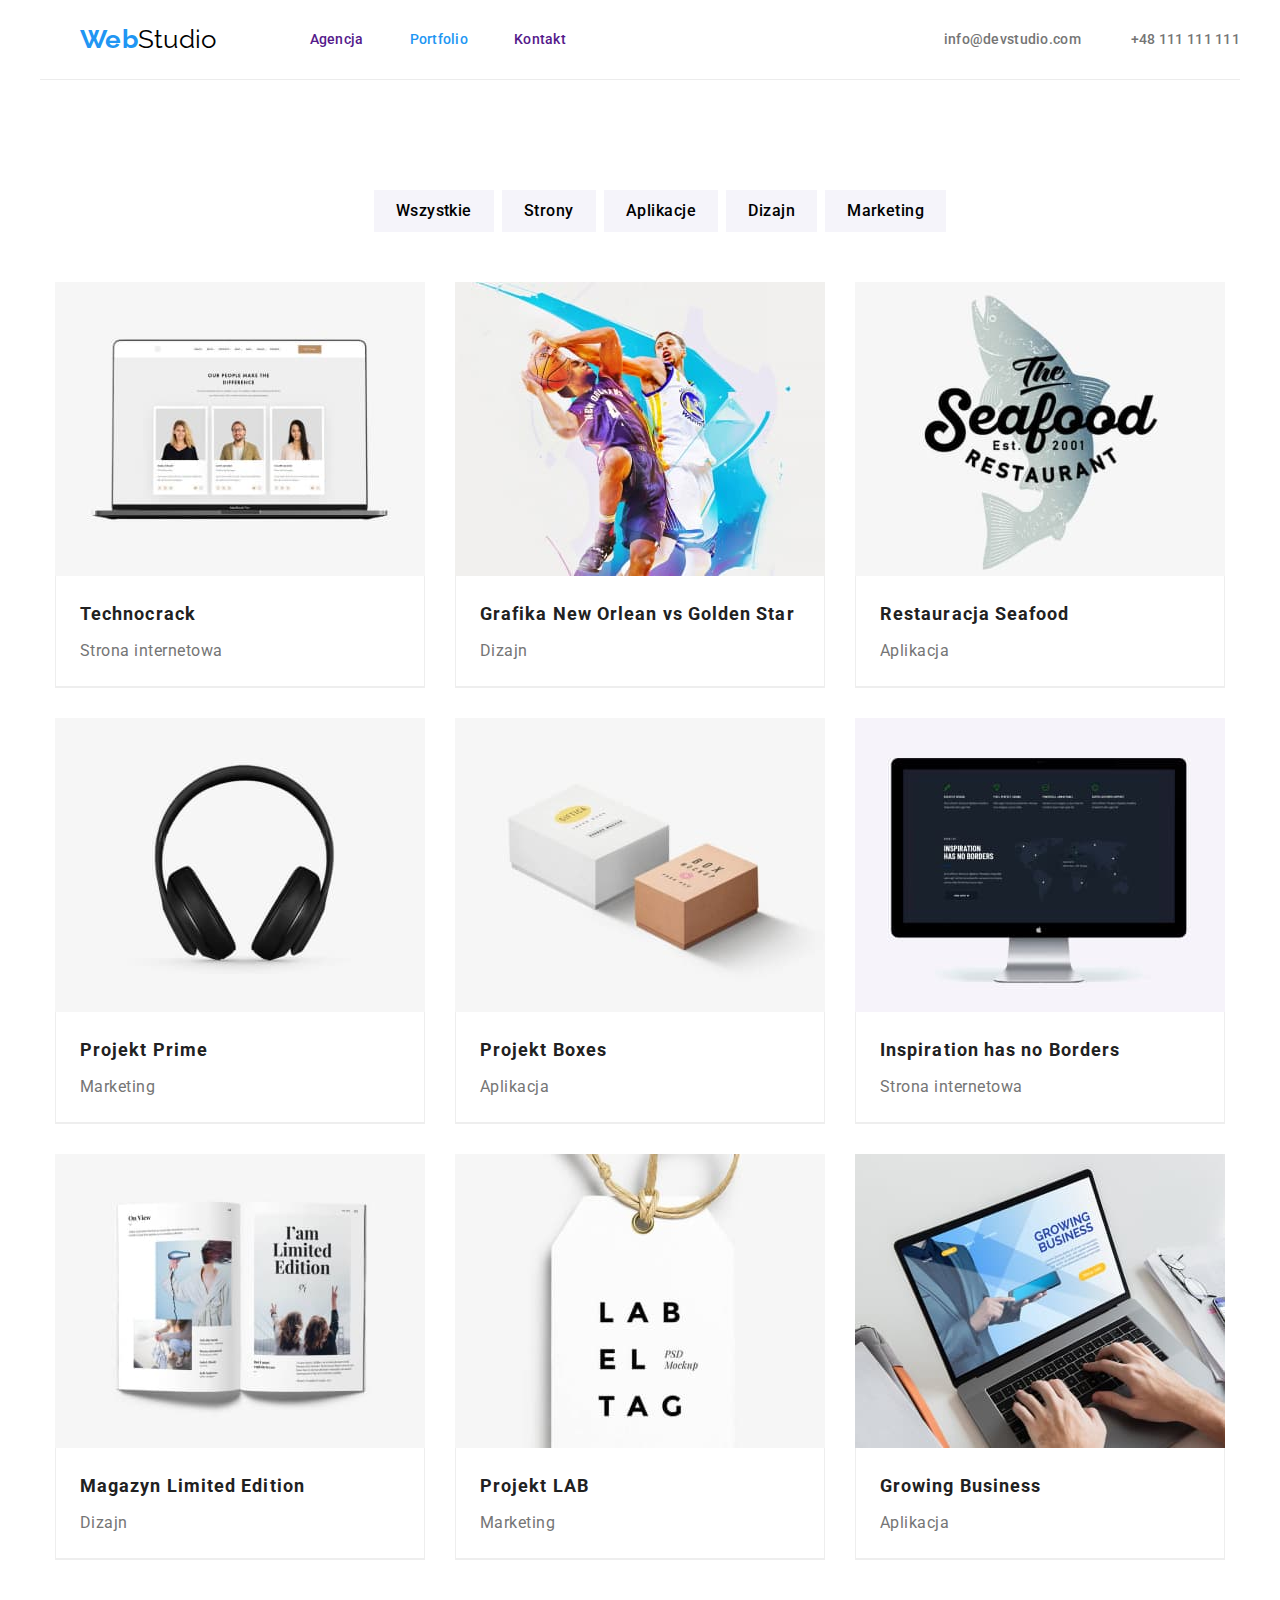
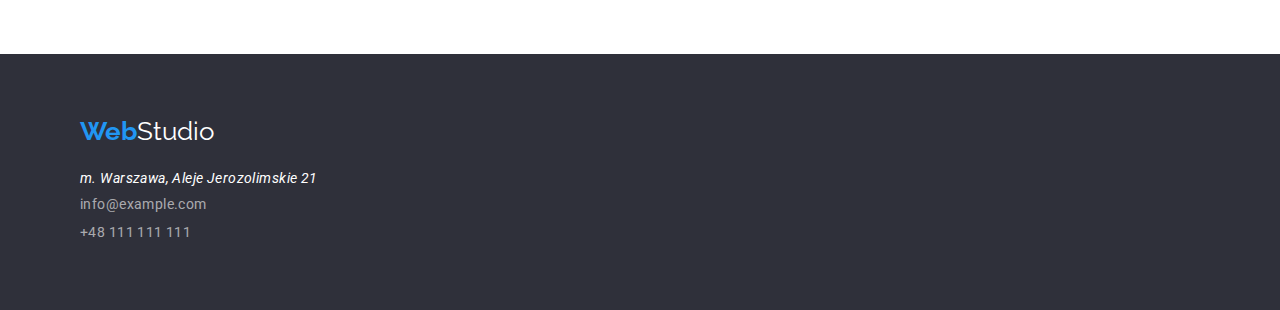
==== portfolio.html @ 9ed49572 "hw3 copied" ====
<!DOCTYPE html>
<html lang="pl">
<head>
    <link rel="preconnect" href="https://fonts.googleapis.com">
    <link rel="preconnect" href="https://fonts.gstatic.com" crossorigin>
    <link
        href="https://fonts.googleapis.com/css2?family=Oleo+Script&family=Raleway:wght@700&family=Roboto:wght@400;500;700;900&display=swap"
        rel="stylesheet">
    <title>goit-markup-hw-02</title>
    <meta charset="utf-8" />
    <link rel="stylesheet" href="./css/modern-normalize.min.css" />
    <link rel="stylesheet" href="./css/styles.css" />
</head>
    <body>
        <div class="header-box">
            <header class="header-main container">
                <nav>
                    <ul class="title-header">
                        <li class="header-link-name"><a class="title-name-header" href="./index.html"><span
                                    class="title-side-left">Web</span><span class="title-side-right">Studio</span></a></li>
                        <li class="header-link"><a class="link-active-color" href="">Agencja</a></li>
                        <li class="header-link"><a class="link-active-color active-page-color-highlighting"
                                href="./portfolio.html">Portfolio</a></li>
                        <li class="header-link"><a class="link-active-color" href="">Kontakt</a></li>
                    </ul>
                </nav>
                <div>
                    <ul class="header-contacts">
                        <li class="header-link-contact"><a class="mail-header link-active-color"
                                href="mailto:info@devstudio.com">info@devstudio.com</a></li>
                        <li class="header-link-contact"><a class="tel-header link-active-color" href="tel:+48111111111">+48 111
                                111 111</a></li>
                    </ul>
                </div>
            </header>
        </div>
        <main class="container section">
            <div class="portfolio-button-box">
                <ul class="button-portfolio">
                    <li class="portfolio-button-list"><button class="portfolio-button-list-box" type="button">Wszystkie</button></li>
                    <li class="portfolio-button-list"><button class="portfolio-button-list-box" type="button">Strony</button></li>
                    <li class="portfolio-button-list"><button class="portfolio-button-list-box" type="button">Aplikacje</button></li>
                    <li class="portfolio-button-list"><button class="portfolio-button-list-box" type="button">Dizajn</button></li>
                    <li class="portfolio-button-list"><button class="portfolio-button-list-box" type="button">Marketing</button></li>
                </ul>
            </div>
            <section class="portfolio-central">
                <ul class="portfolio-central-images">
                    <li class="portfolio-central-images-list">
                        <figure>
                            <img 
                            class="portfolio-central-image-image"
                            src="images/portfolio-technocrack.jpg"
                            alt="Otwarty laptop wyświetlający zdjęcia osób"
                            width="370"
                            height="294"
                            />
                            <figcaption>
                                <h3>Technocrack</h3>
                                <p>Strona internetowa</p>
                            </figcaption>
                        </figure>    
                    </li>
                    <li class="portfolio-central-images-list">
                        <figure>
                            <img
                            src="images/portfolio-neworleanvsgoldenstar.jpg"
                            alt="Dwoje koszukarzy w białej i fioletowej koszulce"
                            width="370"
                            height="294"
                            />
                            <figcaption>
                                <h3>Grafika New Orlean vs Golden Star</h3>
                                <p>Dizajn</p>
                            </figcaption>
                        </Figure>    
                    </li>
                    <li class="portfolio-central-images-list">
                        <Figure>
                            <img
                            src="images/portfolio-restaurantseafood.jpg"
                            alt="Logo restauracji seafood z ryba w tle"
                            width="370"
                            height="294"
                            />
                            <figcaption>
                                <h3>Restauracja Seafood</h3>
                                <p>Aplikacja</p>
                            </figcaption>
                        </Figure>    
                    </li>
                    <li class="portfolio-central-images-list">
                        <Figure>
                            <img
                            src="images/portfolio-projectprime.jpg"
                            alt="Czarne nauszne słuchawki"
                            width="370"
                            height="294"
                            />
                            <figcaption>
                                <h3>Projekt Prime</h3>
                                <p>Marketing</p>
                            </figcaption>
                        </Figure>    
                    </li>
                    <li class="portfolio-central-images-list">
                        <Figure>
                            <img
                            src="images/portfolio-projectboxes.jpg"
                            alt="Otwarty laptop wyświetlający zdjęcia osób"
                            width="370"
                            height="294"
                            />
                            <figcaption>
                                <h3>Projekt Boxes</h3>
                                <p>Aplikacja</p>
                            </figcaption>
                        </Figure>    
                    </li>
                    <li class="portfolio-central-images-list">
                        <Figure>
                            <img
                            src="images/portfolio-inspirationhasnoborders.jpg"
                            alt="Monitor z mapą na ciemnym tle"
                            width="370"
                            height="294"
                            />
                            <figcaption>
                                <h3>Inspiration has no Borders</h3>
                                <p>Strona internetowa</p>
                            </figcaption>
                        </Figure>    
                    </li>
                    <li class="portfolio-central-images-list">
                        <Figure>
                            <img
                            src="images/portfolio-magazinlimitededition.jpg"
                            alt="Otwarte czasopismo z damskimi sprawami"
                            width="370"
                            height="294"
                            />
                            <figcaption>
                                <h3>Magazyn Limited Edition</h3>
                                <p>Dizajn</p>
                            </figcaption>
                        </Figure>    
                    </li>
                    <li class="portfolio-central-images-list">
                        <Figure>
                            <img
                            src="images/portfolio-projectlab.jpg"
                            alt="Biała zawieszka z napisem lab el tag"
                            width="370"
                            height="294"
                            />
                            <figcaption>
                                <h3>Projekt LAB</h3>
                                <p>Marketing</p>
                            </figcaption>
                        </Figure>    
                    </li>
                    <li class="portfolio-central-images-list">
                        <Figure>
                            <img
                            src="images/portfolio-growingbusiness.jpg"
                            alt="Otwarty laptop wyświetlający zdjęcia osób"
                            width="370"
                            height="294"
                            />
                            <figcaption>
                                <h3>Growing Business</h3>
                                <p>Aplikacja</p>
                            </figcaption>
                        </Figure>    
                    </li>
                    
                </ul>
            </section>
        </main>
        <div class="footer-box">
            <footer class="footer-main container">
                <ul class="footer-list">
                    <li class="footer-link-name"><a class="title-name-footer" href="./index.html"><span
                                class="title-side-left">Web</span><span class="title-side-right-footer">Studio</span></a></li>
                    <li class="footer-link">
                        <address class="address-footer">m. Warszawa, Aleje Jerozolimskie 21</address>
                    </li>
                    <li class="footer-link"><a class="mail-footer link-active-color"
                            href="mailto:info@example.com">info@example.com</a></li>
                    <li class="footer-link"><a class="tel-footer link-active-color" href="tel:+48111111111">+48 111 111 111</a>
                    </li>
                </ul>
            </footer>
        </div>
    </body>
---- css/styles.css ----
:root {
    --brand-color-background-overall: #FFFFFF;
    --brand-color-font-overall: #212121;
    --brand-color-hover: #2196F3;
    --brand-color-background: #FFFFFF;
    --brand-color-titleleft: #2196F3;
    --brand-color-titleright: #000;
    --brand-color-titleright-footer: #FFFFFF;
    --brand-color-contact-header: #757575;
    --brand-color-address-footer: #FFFFFF;
    --brand-color-background-footer: #2F303A;
    --brand-color-contact-footer: rgba(255, 255, 255, 0.6);
    --brand-color-background-main-top: #2F303A;
    --brand-color-main-top-text: #FFFFFF;
    --brand-color-article-p: #757575;
    --brand-color-main-button-boxshadow: rgba(0, 0, 0, 0.15);
    --brand-color-main-bottom-background:#F5F4FA;
    --brand-color-port-button-background:#F5F4FA;
    --brand-color-port-button-hover:#FFFFFF;
    --brand-color-port-button-hover-boxshadow1: rgba(0, 0, 0, 0.1);
    --brand-color-port-button-hover-boxshadow2: rgba(0, 0, 0, 0.08);
    --brand-color-port-button-hover-boxshadow3: rgba(0, 0, 0, 0.12);
    --brand-color-port-central-border:#EEEEEE;
    --brand-color-header-border:#ECECEC
}
body {
    font-family: 'Roboto', sans-serif;
    background: var(--brand-color-background-overall);
    color:var(--brand-color-font-overall);
    
}
h1, h2, h3, p {
    margin: 0px;
}


.container {
    
    width: 1200px;
    margin: 0px auto;
    }
.section {
    padding-top: 94px;
    padding-bottom: 94px;
}
.header-box{
    display: block;
    background-color: var(--brand-color-background);    
}
.main-top-box {
    display: block;
    background-color: var(--brand-color-background-main-top);
}
.header-main {
    background-color: var(--brand-color-background);
    display:flex;
    justify-content: space-between;
    align-items: center;
    height: 80px;
    border-bottom: 1px solid var(--brand-color-header-border);
    
}
.title-header {
    display: flex;
    list-style: none;
    align-items: center;
    
}
.title-name-header {
    text-decoration: none;
    
    
}
.header-link-name{
    margin-right: 93px;
}
.header-link {
    margin-right: 46px;
}
.header-link-contact {
    margin-left:50px;
}
.title-side-left {
    font-family: 'Raleway', sans-serif;
    color: var(--brand-color-titleleft);
    font-size: 26px;
    font-weight: 700;
    line-height: 1.1738;
    letter-spacing: 3%;}

.title-side-right {
        font-family: 'Raleway', sans-serif;
        color: var(--brand-color-titleright);
        font-size: 26px;
        font-weight: 400;
        line-height: 1.383;
        letter-spacing: 3%;}
.title-side-right-footer {
        font-family: 'Raleway', sans-serif;
        color: var(--brand-color-titleright-footer);
        font-size: 26px;
        font-weight: 400;
        line-height: 1.383;
        letter-spacing: 3%;}
.title-header a {
        font-weight: 500;
        font-size: 14px;
        line-height: 1.1428;
        letter-spacing: 0.02em;
        
        text-decoration: none;
        }
.header-contacts {
    display: flex;
    list-style: none;
    
}
.mail-header {
    text-decoration: none;
    font-weight: 500;
    font-size: 14px;
    line-height: 1.1428;
    letter-spacing: 0.02em;
    color: var(--brand-color-contact-header);
}
.tel-header {
        font-weight: 500;
        font-size: 14px;
        line-height: 1.1428;
        letter-spacing: 0.02em;
        text-decoration: none;
        color: var(--brand-color-contact-header);
}

.link-active-color:hover, .link-active-color:focus {
    color: var(--brand-color-hover);
}
.active-page-color-highlighting {
    color: var(--brand-color-hover);
}
 .footer-box {
     display: block;
     background-color: var(--brand-color-background-footer);
 }
.title-name-footer {
        text-decoration: none;
}
.address-footer {
        font-size: 14px;
        line-height: 1.1714;
        letter-spacing: 0.03em;
        color: var(--brand-color-address-footer);
}
.footer-main {
        background-color: var(--brand-color-background-footer);
}
.footer-list {
    list-style: none;
    padding-top: 60px;
    padding-bottom: 60px;
    margin: 0px;
}
.footer-link-name {
    margin-bottom: 20px;
}
.footer-link {
    margin-bottom: 9px;
}
.tel-footer {
        font-size: 14px;
        line-height: 1.1714;
    text-decoration: none;
        letter-spacing: 0.03em;
        color: var(--brand-color-contact-footer);
}

.mail-footer {
        font-size: 14px;
        line-height: 1.1714;
        text-decoration: none;
        letter-spacing: 0.03em;
        color: var(--brand-color-contact-footer);
}

.main-top-box {
    display: block;
    background-color: var(--brand-color-background-main-top);
}

.main-top-background {
        background-color: var(--brand-color-background-main-top);
        height: 600px;
        display: flex;
        flex-direction: column;
        align-items: center;
        
}
.text-mainpage-box {
    display: flex;
    padding-top: 200px;
    width: 696px;
    height: 120px;
    margin-bottom: 30px;
}
.text-mainpage {
        
        font-weight: 900;
        font-size: 44px;
        line-height: 1.364;
        text-align: center;
        letter-spacing: 0.06em;
        text-transform: uppercase;
        color: var(--brand-color-main-top-text);
        
}
.button-mainpage-box{
    display: flex;
    box-sizing:border-box ;
    margin-top: 130px;
    
    
    
}
.button-mainpage {
        cursor: pointer;
        background-color: var(--brand-color-hover);
        box-shadow: 0px 4px 4px var(--brand-color-main-button-boxshadow);
        border-radius: 4px;
        border-color: var(--brand-color-hover);
        width: 200px;
        height: 50px;
        color: #FFFFFF;
       
        
}
.article-mainpage-container {
    display: block;
    background-color: var(--brand-color-background);
}
.article-mainpage{
margin-bottom: 94px;
}
.article-mainpage-box {
    display: flex;
    list-style: none;
    padding: 0px;
    margin: 0px;
    justify-content: center;
    gap: 30px;

}

.article-mainpage h3 {
font-weight: 700;
    font-size: 14px;
    line-height: 1.1428;
    letter-spacing: 0.03em;
    text-transform: uppercase;
    
   
}

.article-mainpage p {
    font-size: 14px;
    line-height: 1.714;
    letter-spacing: 0.03em;
    color: var(--brand-color-article-p);
    
}
.main-central{
    background-color: var(--brand-color-background);
}

.main-central h2 {
        font-size: 36px;
        line-height: 1.167;
        text-align: center;
        letter-spacing: 0.03em;
        
}
.main-central-img-box{
    display: flex;
    list-style: none;
    margin-top: 50px;
    padding:0px;
    justify-content: center;
    gap: 30px;
}

.main-bottom-container {
    display: block;
    background-color: var(--brand-color-main-bottom-background);
}
.main-bottom {   
        background-color: var(--brand-color-main-bottom-background);
}
.main-bottom-box {
    display: flex;
    list-style: none;
    justify-content: center;
    margin-top: 50px;
    gap: 30px;
    
}
.main-bottom-figure {
    margin: 0;
    box-shadow: 0px 1px 3px rgba(0, 0, 0, 0.12), 0px 1px 1px rgba(0, 0, 0, 0.14), 0px 2px 1px rgba(0, 0, 0, 0.2);
    border-radius: 0px 0px 4px 4px;
}

.main-bottom-list {
    display: flex;
    background-color: var(--brand-color-background-overall);
}
.main-bottom-list-figcaption{
    margin-top: 30px;
    padding-bottom: 30px;
}

.main-bottom h2 {

font-size: 36px;
line-height: 1.167;
text-align: center;
letter-spacing: 0.03em;

}
.main-bottom h3 {
        margin-bottom: 10px;
        font-weight: 500;
        font-size: 16px;
        line-height: 1.188;
        text-align: center;
        letter-spacing: 0.03em;
       
}
.main-bottom p {    
        font-size: 16px;
        line-height: 1.188;
            text-align: center;
        letter-spacing: 0.03em;
            color: var(--brand-color-article-p);
}

/*.main-bottom li {
    background-color: var(--brand-color-background);
}*/
.portfolio-button-box{
    margin-bottom: 50px;
}
.button-portfolio {
    display: flex;
    list-style: none;
    justify-content: center;
    gap: 8px;

}
.button-portfolio button {
    cursor: pointer;
    background-color: var(--brand-color-port-button-background);
    border:none;
    font-weight: 500;
    font-size: 16px;
    line-height: 1.625;
    text-align: center;
    letter-spacing: 0.03em;
    
    
       
}

.portfolio-button-list-box {
    padding: 8px 22px;
    margin: 0px;
}
.button-portfolio button:hover,.button-portfolio button:focus {
    background-color: var(--brand-color-hover);
    color: var(--brand-color-port-button-hover);
            box-shadow: 0px 3px 1px var(--brand-color-port-button-hover-boxshadow1), 0px 1px 2px var(--brand-color-port-button-hover-boxshadow2), 0px 2px 2px var(--brand-color-port-button-hover-boxshadow3);
        border-radius: 4px;
}
.portfolio-central-images{
    display: flex;
    list-style: none;
    flex-wrap: wrap;
    gap:30px;
    padding: 0px;
    justify-content: center;
    margin: 0px;
}

.portfolio-central-images-list{
flex-basis: calc((100% - 2 * 30px) / 3);
max-width: 370px;
}
.portfolio-central figure {
    display: flex;
    flex-direction: column;
    margin: 0px;
    }
.portfolio-central figcaption {
    padding:20px 24px;
    border-right: 1px solid #EEEEEE;
    border-bottom: 1px solid #EEEEEE;
    border-left: 1px solid #EEEEEE;
}.portfolio-central li {
    background-color: var(--brand-color-background);
    border-bottom: 1px solid var(--brand-color-port-central-border);
}
.portfolio-central h3 {
    font-size: 18px;
    line-height: 2;
    letter-spacing: 0.06em;
    margin-bottom: 4px;
    
}
.portfolio-central p {
    font-size: 16px;
    line-height: 1.875;
    letter-spacing: 0.03em;
    color: var(--brand-color-article-p);
    
}
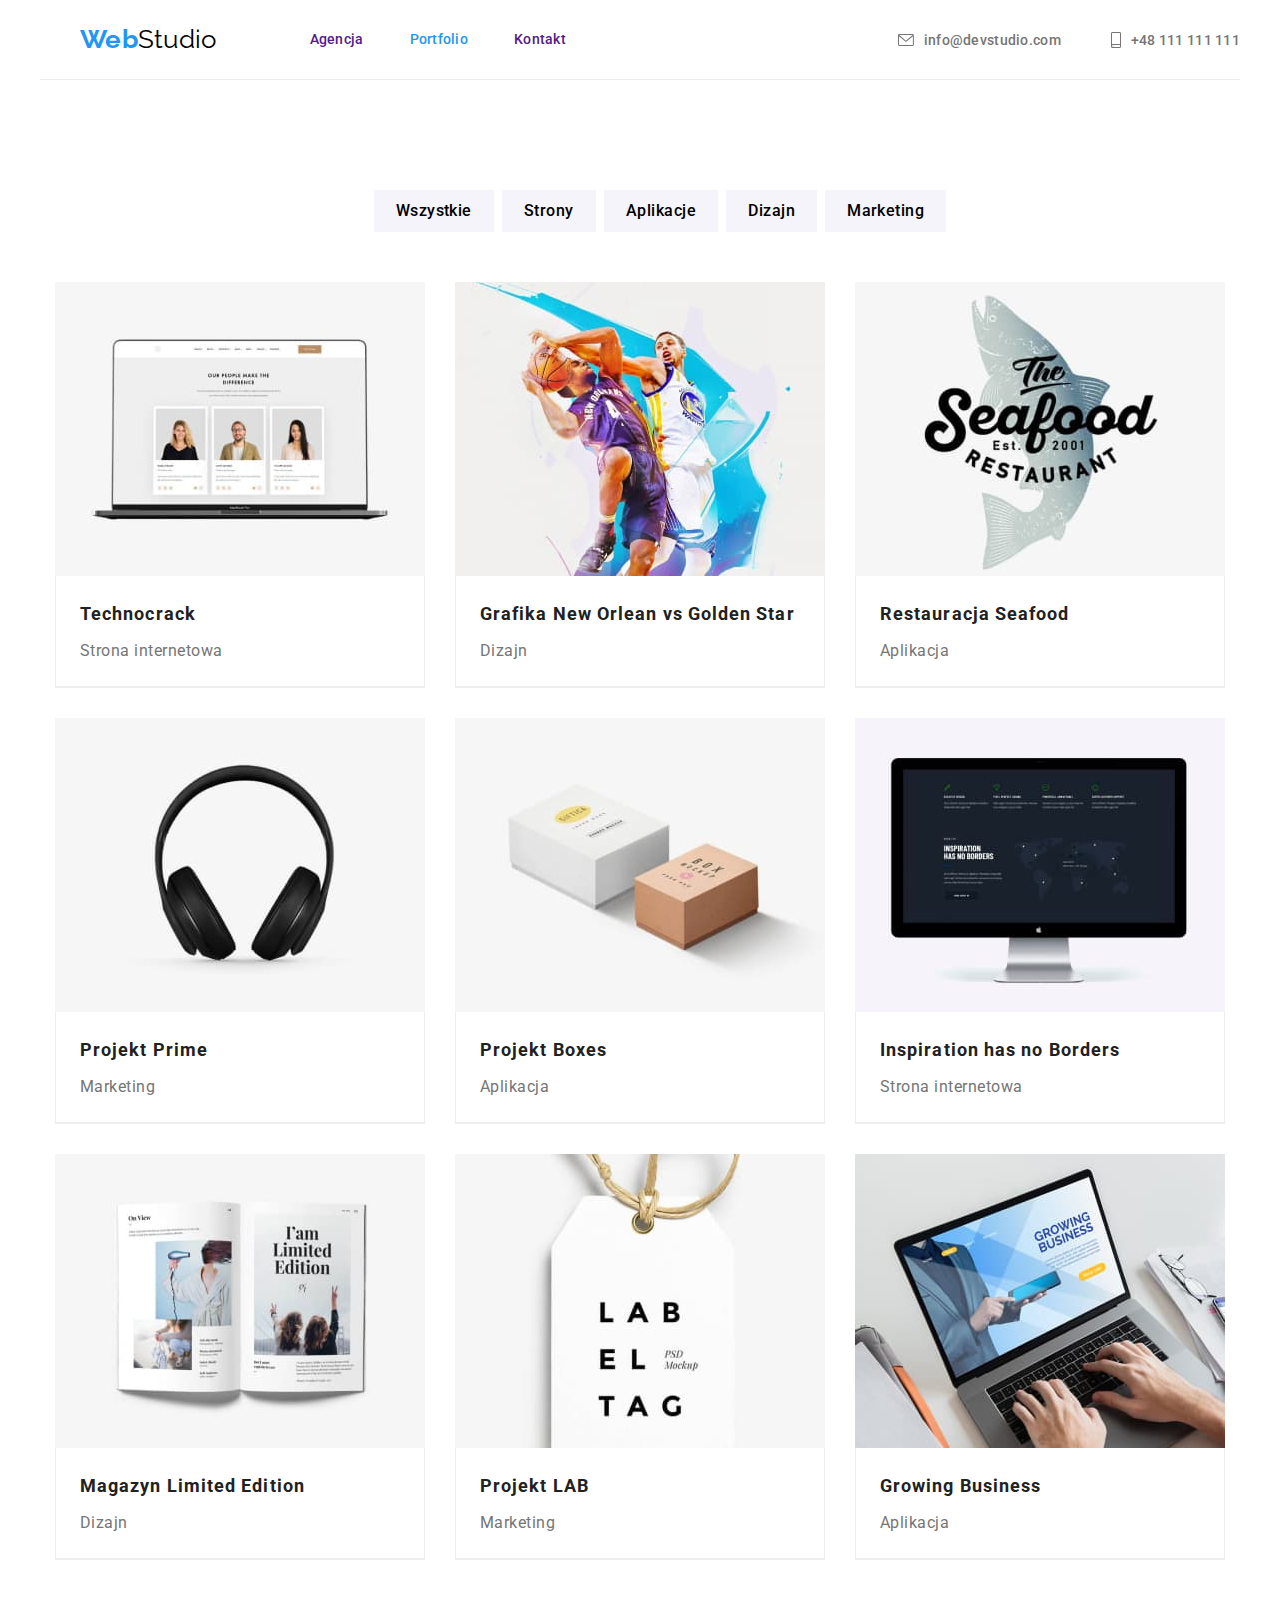
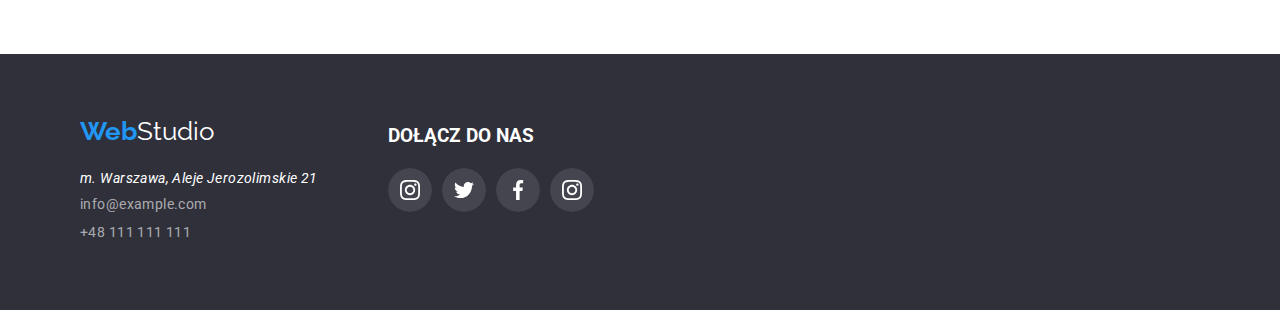
==== commit 512f6de2: "added box shadow to portfolio and header , footer" ====
--- a/portfolio.html
+++ b/portfolio.html
@@ -6,7 +6,7 @@
     <link
         href="https://fonts.googleapis.com/css2?family=Oleo+Script&family=Raleway:wght@700&family=Roboto:wght@400;500;700;900&display=swap"
         rel="stylesheet">
-    <title>goit-markup-hw-02</title>
+    <title>goit-markup-hw-04</title>
     <meta charset="utf-8" />
     <link rel="stylesheet" href="./css/modern-normalize.min.css" />
     <link rel="stylesheet" href="./css/styles.css" />
@@ -19,17 +19,25 @@
                         <li class="header-link-name"><a class="title-name-header" href="./index.html"><span
                                     class="title-side-left">Web</span><span class="title-side-right">Studio</span></a></li>
                         <li class="header-link"><a class="link-active-color" href="">Agencja</a></li>
-                        <li class="header-link"><a class="link-active-color active-page-color-highlighting"
-                                href="./portfolio.html">Portfolio</a></li>
+                        <li class="header-link"><a class="link-active-color active-page-color-highlighting" href="./portfolio.html">Portfolio</a></li>
                         <li class="header-link"><a class="link-active-color" href="">Kontakt</a></li>
                     </ul>
                 </nav>
                 <div>
+        
                     <ul class="header-contacts">
-                        <li class="header-link-contact"><a class="mail-header link-active-color"
-                                href="mailto:info@devstudio.com">info@devstudio.com</a></li>
-                        <li class="header-link-contact"><a class="tel-header link-active-color" href="tel:+48111111111">+48 111
-                                111 111</a></li>
+                        <li class="header-link-contact">
+                            <svg class="icons-svg-header-mail">
+                                <use href="./images/icons.svg#icon-envelope"></use>
+                            </svg>
+                            <a class="mail-header link-active-color" href="mailto:info@devstudio.com">info@devstudio.com</a>
+                        </li>
+                        <li class="header-link-contact">
+                            <svg class="icons-svg-header-phone">
+                                <use href="./images/icons.svg#icon-smartphone"></use>
+                            </svg>
+                            <a class="tel-header link-active-color" href="tel:+48111111111">+48 111 111 111</a>
+                        </li>
                     </ul>
                 </div>
             </header>
@@ -190,6 +198,24 @@
                     <li class="footer-link"><a class="tel-footer link-active-color" href="tel:+48111111111">+48 111 111 111</a>
                     </li>
                 </ul>
+                <div class="footer-icon-box">
+                    <h3>DOŁĄCZ DO NAS</h3>
+                    <div class="footer-icon-box-list">
+                        <svg class="main-bottom-figure-icons footer-icons-color">
+                            <use href="./images/icons.svg#icon-instagram"></use>
+                        </svg>
+                        <svg class="main-bottom-figure-icons footer-icons-color">
+                            <use href="./images/icons.svg#icon-twitter"></use>
+                        </svg>
+                        <svg class="main-bottom-figure-icons footer-icons-color">
+                            <use href="./images/icons.svg#icon-facebook"></use>
+                        </svg>
+                        <svg class="main-bottom-figure-icons footer-icons-color">
+                            <use href="./images/icons.svg#icon-instagram"></use>
+                        </svg>
+                    </div>
+                </div>
+        
             </footer>
         </div>
     </body>   --- a/css/styles.css
+++ b/css/styles.css
@@ -2,6 +2,7 @@
     --brand-color-background-overall: #FFFFFF;
     --brand-color-font-overall: #212121;
     --brand-color-hover: #2196F3;
+    --brand-color-hover-filter: invert(43%) sepia(53%) saturate(1652%) hue-rotate(184deg) brightness(101%) contrast(91%);
     --brand-color-background: #FFFFFF;
     --brand-color-titleleft: #2196F3;
     --brand-color-titleright: #000;
@@ -21,7 +22,9 @@
     --brand-color-port-button-hover-boxshadow2: rgba(0, 0, 0, 0.08);
     --brand-color-port-button-hover-boxshadow3: rgba(0, 0, 0, 0.12);
     --brand-color-port-central-border:#EEEEEE;
-    --brand-color-header-border:#ECECEC
+    --brand-color-header-border:#ECECEC;
+    --brand-color-main-article-box-background: #F5F4FA;
+    --brand-color-footer-icons-background:rgba(255, 255, 255, 0.1);
 }
 body {
     font-family: 'Roboto', sans-serif;
@@ -42,6 +45,7 @@
 .section {
     padding-top: 94px;
     padding-bottom: 94px;
+    
 }
 .header-box{
     display: block;
@@ -79,6 +83,8 @@
 }
 .header-link-contact {
     margin-left:50px;
+    display: flex;
+    align-items: center;
 }
 .title-side-left {
     font-family: 'Raleway', sans-serif;
@@ -115,6 +121,26 @@
     list-style: none;
     
 }
+.icons-svg-header-mail {
+    width:16px;
+    height:12px;
+    margin-right: 10px;
+}
+.icons-svg-header-phone {
+    width:10px;
+    height:16px;
+    margin-right: 10px;
+    
+}
+.header-link-contact:hover, .header-link-contact:focus {
+    --color4: var(--brand-color-hover);
+    
+   
+}
+/*.icons-svg-header-mail:hover, .icons-svg-header-phone:hover, .icons-svg-header-mail:focus, .icons-svg-header-phone:focus{
+filter: var(--brand-color-hover-filter);
+}
+*/
 .mail-header {
     text-decoration: none;
     font-weight: 500;
@@ -135,6 +161,7 @@
 .link-active-color:hover, .link-active-color:focus {
     color: var(--brand-color-hover);
 }
+
 .active-page-color-highlighting {
     color: var(--brand-color-hover);
 }
@@ -152,13 +179,17 @@
         color: var(--brand-color-address-footer);
 }
 .footer-main {
+    display: flex;
         background-color: var(--brand-color-background-footer);
 }
 .footer-list {
     list-style: none;
     padding-top: 60px;
     padding-bottom: 60px;
-    margin: 0px;
+    margin-top: 0px;
+    margin-bottom: 0px;
+    margin-right: 70px;
+    
 }
 .footer-link-name {
     margin-bottom: 20px;
@@ -181,20 +212,47 @@
         letter-spacing: 0.03em;
         color: var(--brand-color-contact-footer);
 }
-
+.footer-icon-box{
+    padding-top: 72px;
+    
+}
+.footer-icon-box h3 {
+    size: 14px;
+    color:var(--brand-color-background-overall);
+    margin-bottom: 20px;
+}
+.footer-icon-box-list{
+    display: flex;
+    gap: 10px;
+}
 .main-top-box {
     display: block;
+        background-color: var(--brand-color-background-main-top);
+}
+.footer-icons-color {
+--color5: var(--brand-color-footer-icons-background);
+--color3: var(--brand-color-background-overall);
+}
+.main-top-background {
+    background-image: linear-gradient(
+        0deg,
+        rgba(47, 48, 58, 0.4) 0%,
+        rgba(47, 48, 58, 0.4) 100%
+        ),
+        url("../images/peopleonmeeting.jpg");
+        background-size: cover;
+        max-width: 1600px;
+        background-position: center;
+        background-repeat: no-repeat;
     background-color: var(--brand-color-background-main-top);
-}
-
-.main-top-background {
-        background-color: var(--brand-color-background-main-top);
         height: 600px;
         display: flex;
         flex-direction: column;
         align-items: center;
+
         
 }
+
 .text-mainpage-box {
     display: flex;
     padding-top: 200px;
@@ -249,7 +307,21 @@
     gap: 30px;
 
 }
-
+.article-mainpage-list-box{
+    display: flex;
+    align-items: center;
+    justify-content: center;
+    width: 270px;
+    height: 120px;
+    background-color: var(--brand-color-main-article-box-background) ;
+    margin-bottom: 30px;
+  
+}
+.article-mainpage-list-box-images{
+    width: 70px;
+    height: 70px;
+    
+}
 .article-mainpage h3 {
 font-weight: 700;
     font-size: 14px;
@@ -292,7 +364,10 @@
     background-color: var(--brand-color-main-bottom-background);
 }
 .main-bottom {   
+    display: flex;
+    flex-direction: column;
         background-color: var(--brand-color-main-bottom-background);
+        align-items: center;
 }
 .main-bottom-box {
     display: flex;
@@ -300,21 +375,25 @@
     justify-content: center;
     margin-top: 50px;
     gap: 30px;
+    padding: 0px;
     
 }
 .main-bottom-figure {
     margin: 0;
+    margin-bottom: 16px;
+    
+}
+
+.main-bottom-list {
+    display: flex;
+    flex-direction: column;
+    background-color: var(--brand-color-background-overall);
     box-shadow: 0px 1px 3px rgba(0, 0, 0, 0.12), 0px 1px 1px rgba(0, 0, 0, 0.14), 0px 2px 1px rgba(0, 0, 0, 0.2);
-    border-radius: 0px 0px 4px 4px;
-}
-
-.main-bottom-list {
-    display: flex;
-    background-color: var(--brand-color-background-overall);
+        border-radius: 0px 0px 4px 4px;
 }
 .main-bottom-list-figcaption{
     margin-top: 30px;
-    padding-bottom: 30px;
+    
 }
 
 .main-bottom h2 {
@@ -341,7 +420,58 @@
         letter-spacing: 0.03em;
             color: var(--brand-color-article-p);
 }
-
+.main-bottom-figure-icons-box{
+    display: flex;
+    align-items: center;
+    justify-content: center;
+    padding-bottom: 30px;
+    gap: 10px;
+}
+.main-bottom-figure-icons{
+    width: 44px;
+    height: 44px;
+    border-radius: 50%
+    
+}
+.main-bottom-figure-icons:hover, .main-bottom-figure-icons:focus {
+--color3: var(--brand-color-background-overall);
+--color5: var(--brand-color-hover);
+
+}
+.main-bottom-team {
+    display: flex;
+    flex-direction:column;
+    align-items: center;
+    }
+.main-bottom-team h2 {
+    margin-bottom: 50px;
+    font-size: 36px;
+}
+.main-bottom-team-box{
+    display: flex;
+    gap: 30px;
+    padding: 0px;
+
+}
+.main-bottom-team-list {
+    display: flex;
+    width: 170px;
+        height: 92px;
+        border: 1px solid #AFB1B8;
+            border-radius: 4px;
+
+}
+.main-bottom-team-list:hover, .main-bottom-team-list:focus{
+    border: 1px solid var(--brand-color-hover);
+}
+.main-bottom-team-list-icons{
+padding-left: 32px;
+padding-right: 32px;
+object-fit: contain;
+}
+.main-bottom-team-list-icons:hover, .main-bottom-team-list-icons:focus{
+    --color3: var(--brand-color-hover);
+}
 /*.main-bottom li {
     background-color: var(--brand-color-background);
 }*/
@@ -392,6 +522,9 @@
 .portfolio-central-images-list{
 flex-basis: calc((100% - 2 * 30px) / 3);
 max-width: 370px;
+}
+.portfolio-central-images-list:hover, .portfolio-central-images-list:focus{
+    box-shadow: 0px 1px 1px rgba(0, 0, 0, 0.12), 0px 4px 4px rgba(0, 0, 0, 0.06), 1px 4px 6px rgba(0, 0, 0, 0.16);
 }
 .portfolio-central figure {
     display: flex;
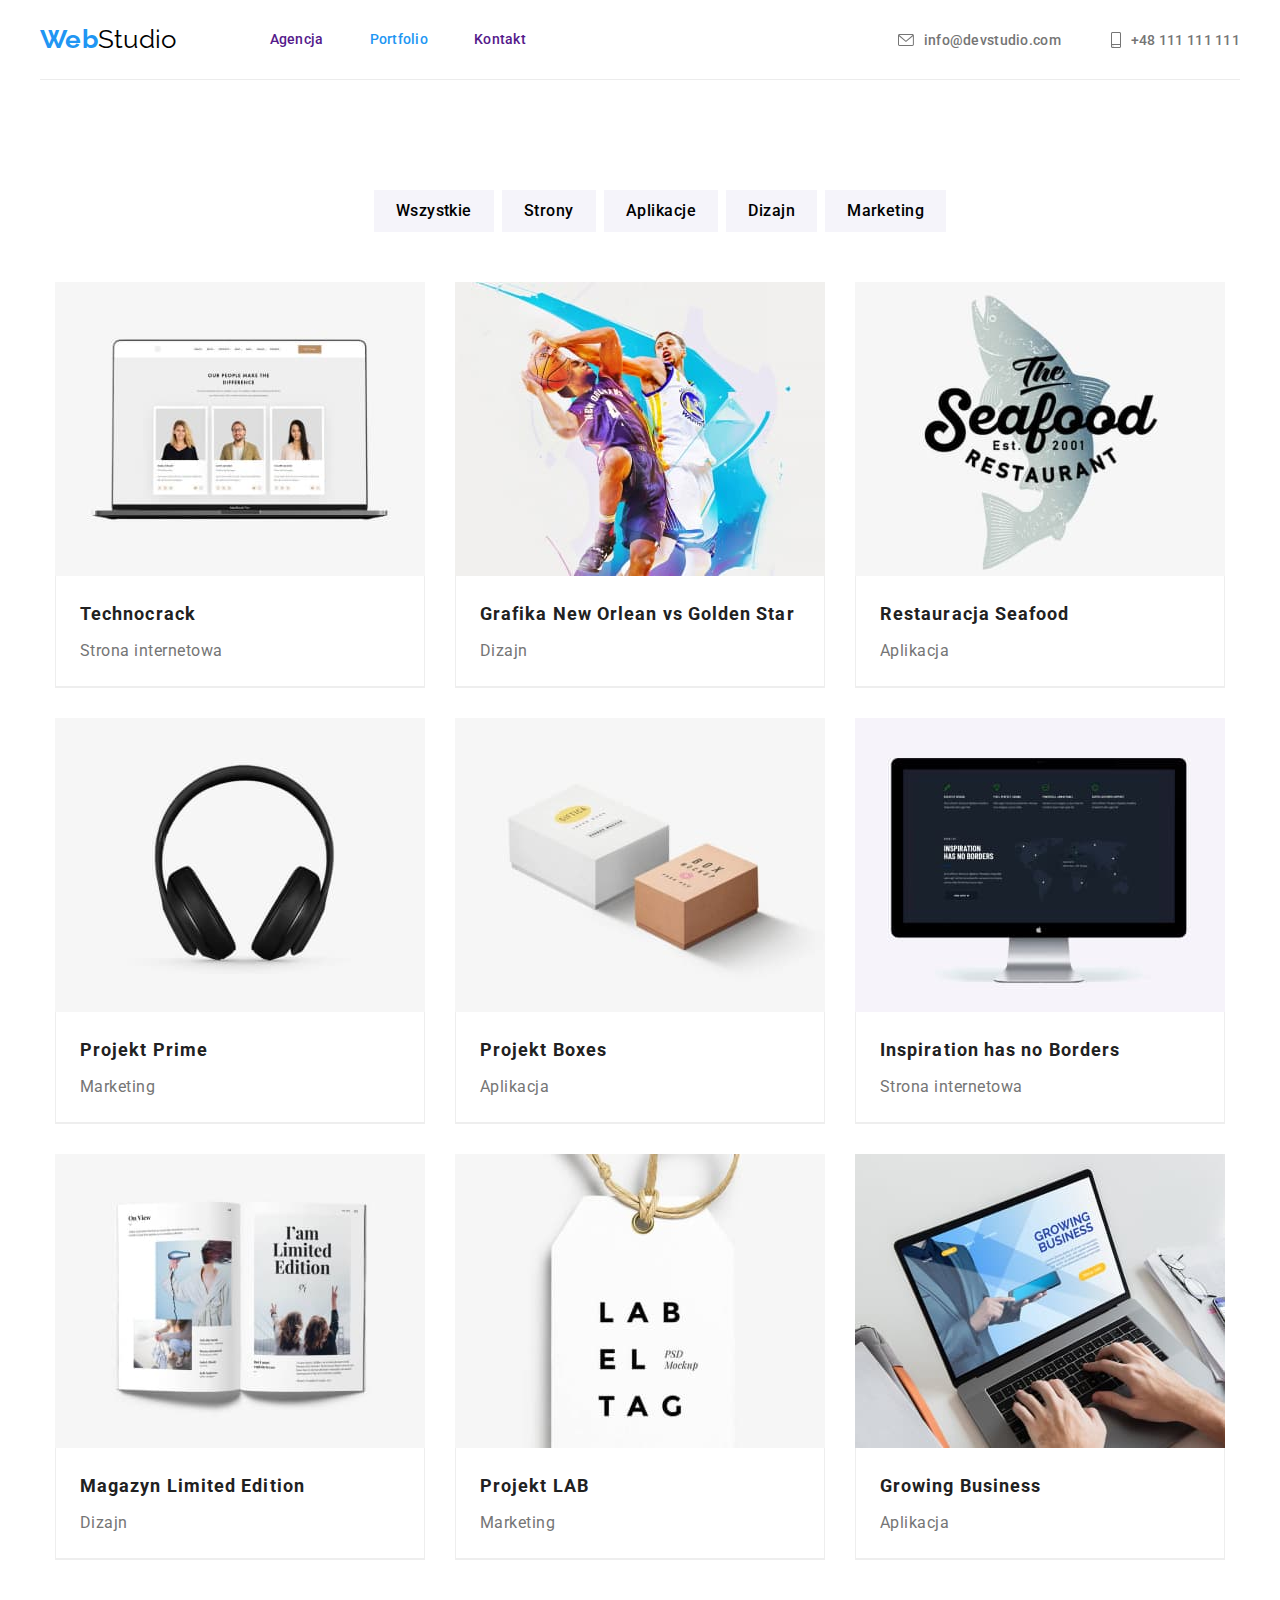
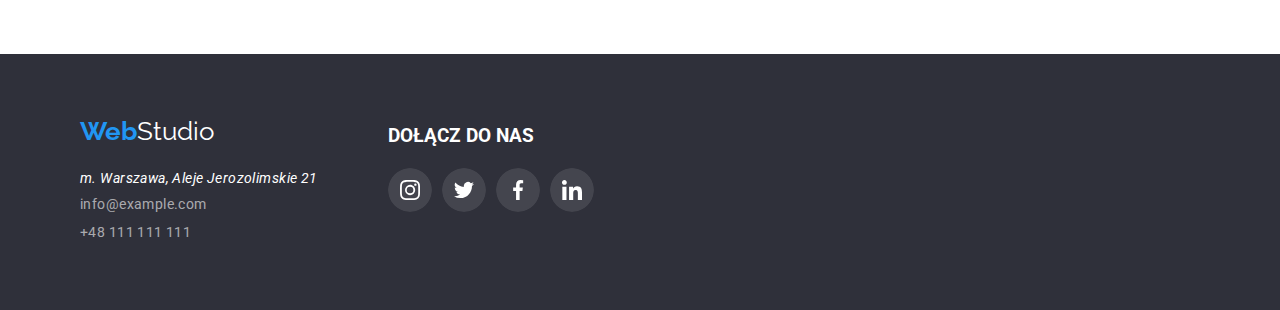
==== commit f7951b9b: "instagram changed to linkedin" ====
--- a/portfolio.html
+++ b/portfolio.html
@@ -211,7 +211,7 @@
                             <use href="./images/icons.svg#icon-facebook"></use>
                         </svg>
                         <svg class="main-bottom-figure-icons footer-icons-color">
-                            <use href="./images/icons.svg#icon-instagram"></use>
+                            <use href="./images/icons.svg#icon-linkedin""></use>
                         </svg>
                     </div>
                 </div>
--- a/css/styles.css
+++ b/css/styles.css
@@ -68,6 +68,7 @@
     display: flex;
     list-style: none;
     align-items: center;
+    padding: 0px;
     
 }
 .title-name-header {
@@ -132,7 +133,7 @@
     margin-right: 10px;
     
 }
-.header-link-contact:hover, .header-link-contact:focus {
+.header-link-contact:hover, .header-link-contact:focus-within {
     --color4: var(--brand-color-hover);
     
    
